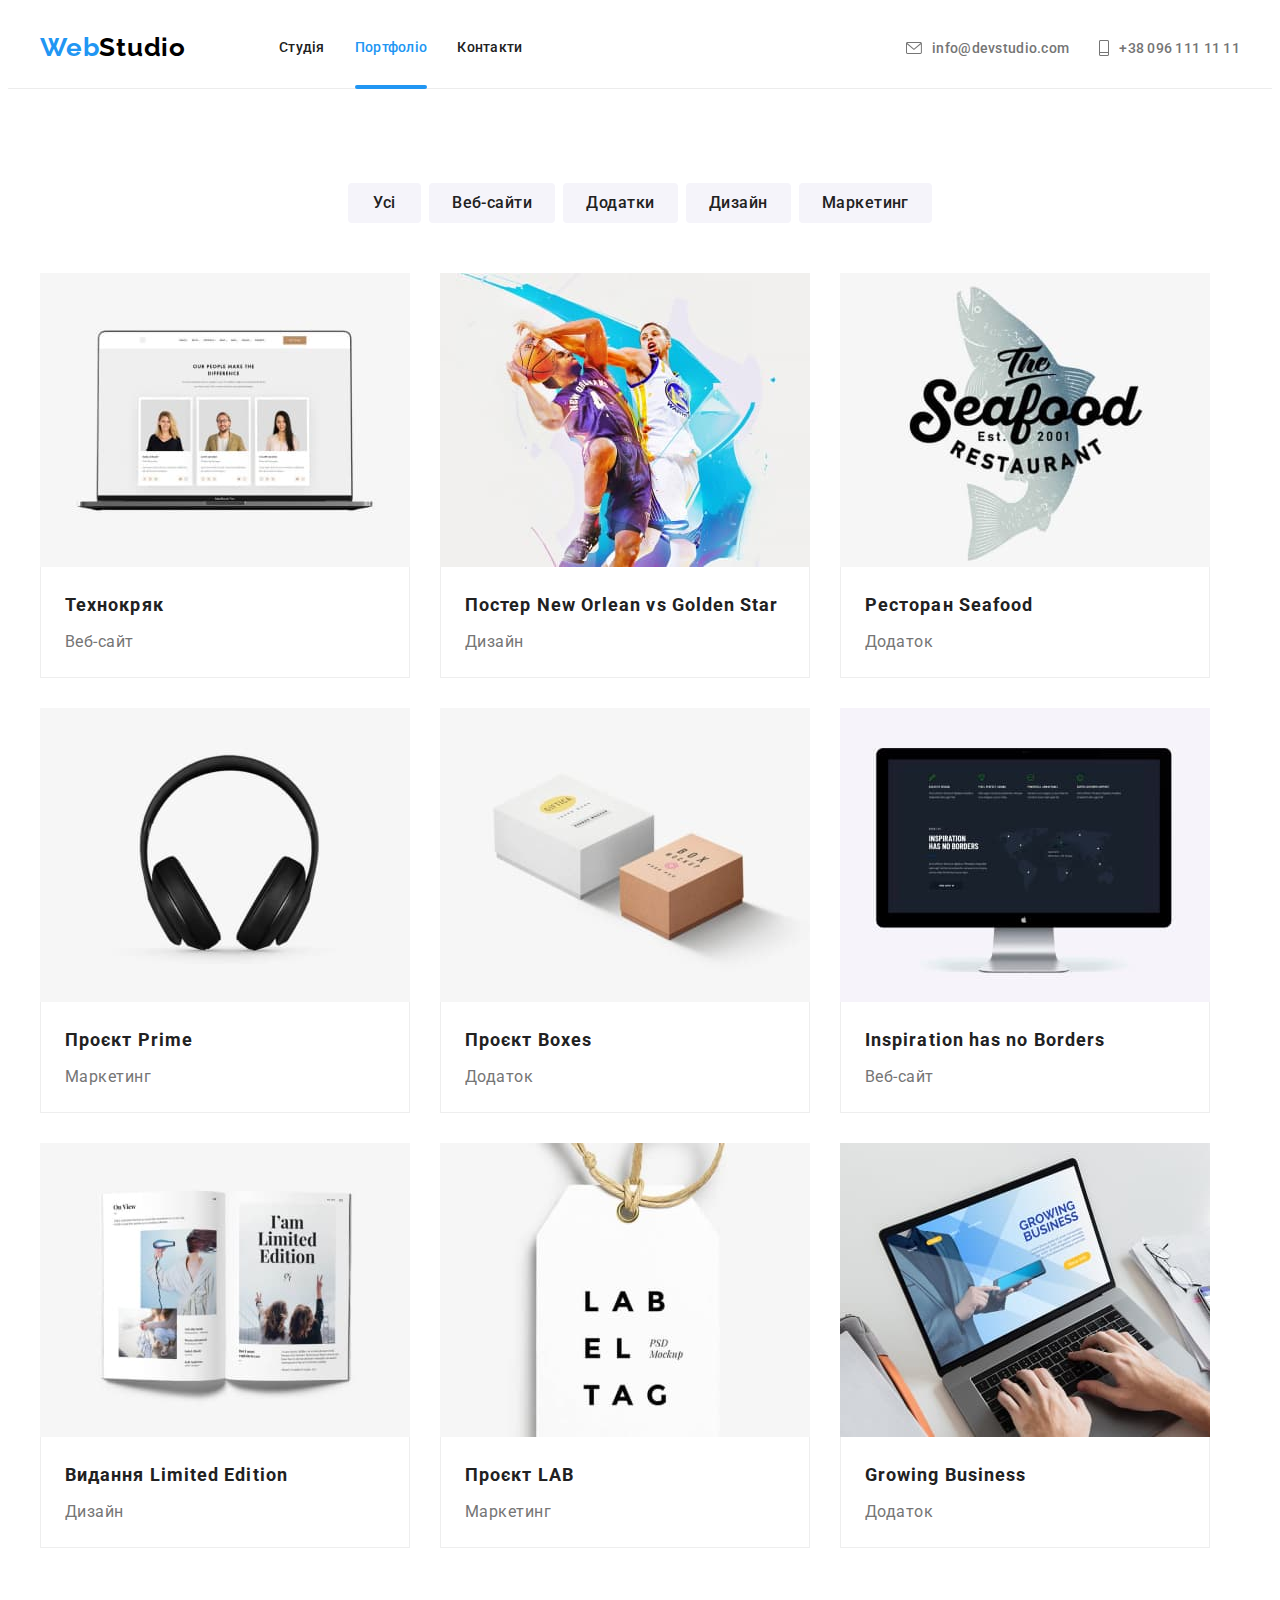
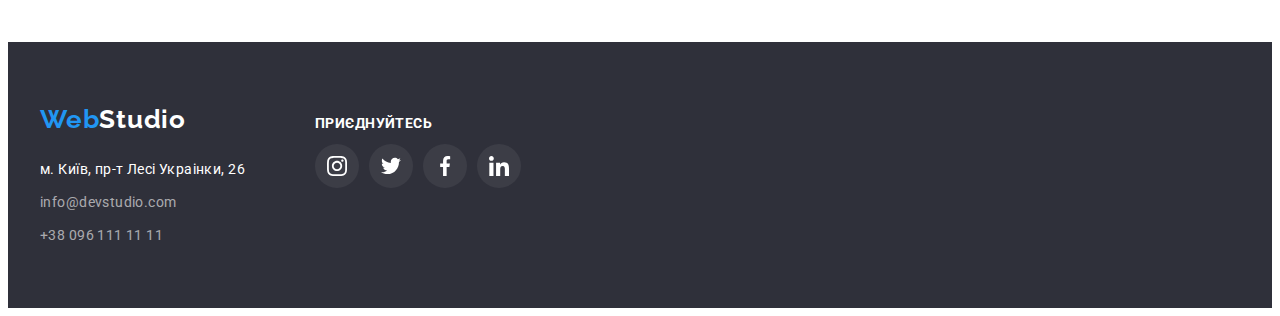
==== portfolio.html @ ce9b1c5f "initial" ====
<!DOCTYPE html>
<html lang="uk">
  <head>
    <meta charset="UTF-8" />
    <meta name="vieport" content="width=device-width, initial-scale=1.0" />
    <title>Портфоліо</title>
    <link rel="preconnect" href="https://fonts.googleapis.com" />
    <link rel="preconnect" href="https://fonts.gstatic.com" crossorigin />
    <link
      href="https://fonts.googleapis.com/css2?family=Raleway:wght@700&family=Roboto:wght@400;500;700;900&display=swap"
      rel="stylesheet"
    />
    <link
      rel="stylesheet"
      href="https://cdnjs.cloudflare.com/ajax/libs/modern-normalize/1.1.0/modern-normalize.min.css"
      integrity="sha512-wpPYUAdjBVSE4KJnH1VR1HeZfpl1ub8YT/NKx4PuQ5NmX2tKuGu6U/JRp5y+Y8XG2tV+wKQpNHVUX03MfMFn9Q=="
      crossorigin="anonymous"
      referrerpolicy="no-referrer"
    />
    <link rel="stylesheet" href="./css/styles.css" />
  </head>
  <body>
    <!--Header-->
    <header class="section-header">
      <div class="container header-flex">
        <!--Header Logo-->
        <div>
          <a class="logo link" href="./index.html"
            ><span class="logo-left">Web</span>Studio</a
          >
        </div>
        <!--Header Navigation-->
        <div>
          <ul class="nav-gap">
            <li class="list">
              <a href="./index.html" class="link nav-text">Студія</a>
            </li>
            <li class="list">
              <a href="./portfolio.html" class="link nav-text current"
                >Портфоліо</a
              >
            </li>
            <li class="list">
              <a href="#contacts" class="link nav-text">Контакти</a>
            </li>
          </ul>
        </div>
        <!--Header Contacts-->
        <div class="contacts-left">
          <ul class="contacts-flex">
            <li class="list">
              <a href="mailto:info@devstudio.com" class="link contacts-text">
                <svg class="contacts-icon" width="16" height="12">
                  <use href="./images/symbol-defs.svg#icon-envelope"></use>
                </svg>
                info@devstudio.com</a
              >
            </li>
            <li class="list">
              <a href="tel:+380961111111" class="link contacts-text">
                <svg class="contacts-icon" width="10" height="16">
                  <use href="./images/symbol-defs.svg#icon-smartphone"></use>
                </svg>
                +38 096 111 11 11</a
              >
            </li>
          </ul>
        </div>
      </div>
    </header>

    <main>
      <h1 class="visually-hidden">Портфоліо</h1>
      <h2 class="visually-hidden">Приклади робіт</h2>
      <!--Приклади робіт-->

      <section class="section works">
        <div class="container">
          <!--Фільтри типів робіт-->

          <ul class="list works-flex">
            <li class="btn">
              <button type="button" class="filter finger">Усі</button>
            </li>
            <li class="btn">
              <button type="button" class="filter finger">Веб-сайти</button>
            </li>
            <li class="btn">
              <button type="button" class="filter finger">Додатки</button>
            </li>
            <li class="btn">
              <button type="button" class="filter finger">Дизайн</button>
            </li>
            <li class="btn">
              <button type="button" class="filter finger">Маркетинг</button>
            </li>
          </ul>
          <!--Перелік робіт-->
          <ul class="list catalogue">
            <li class="catalogue-list">
              <div>
                <a href="#" class="catalogue-link">
                  <div class="description">
                    <img
                      src="./images/technocrack.jpeg"
                      alt="Відкритий ноутбук"
                      width="370"
                    />
                    <div class="overlay">
                      <p class="overlay-text">
                        Ресурс пропонує комплексні пропозиції з різним рівнем
                        функціоналу та сервісів. Все це дозволить відвідувачу
                        отримати вичерпні відомості про компанію чи приватну
                        особу.
                      </p>
                    </div>
                  </div>
                  <div class="works-pad">
                    <h3>Технокряк</h3>
                    <p>Веб-сайт</p>
                  </div>
                </a>
              </div>
            </li>
            <li class="catalogue-list">
              <div>
                <a href="#" class="catalogue-link">
                  <div class="description">
                    <img
                      src="./images/new-orlean.jpeg"
                      alt="Гравці в баскетбол"
                      width="370"
                    />
                    <div class="overlay">
                      <p class="overlay-text">
                        Ресурс пропонує комплексні пропозиції з різним рівнем
                        функціоналу та сервісів. Все це дозволить відвідувачу
                        отримати вичерпні відомості про компанію чи приватну
                        особу.
                      </p>
                    </div>
                  </div>
                  <div class="works-pad">
                    <h3>Постер New Orlean vs Golden Star</h3>
                    <p>Дизайн</p>
                  </div>
                </a>
              </div>
            </li>
            <li class="catalogue-list">
              <div>
                <a href="#" class="catalogue-link">
                  <div class="description">
                    <img
                      src="./images/seafood.jpeg"
                      alt="Лого ресторана Seafood"
                      width="370"
                    />
                    <div class="overlay">
                      <p class="overlay-text">
                        Ресурс пропонує комплексні пропозиції з різним рівнем
                        функціоналу та сервісів. Все це дозволить відвідувачу
                        отримати вичерпні відомості про компанію чи приватну
                        особу.
                      </p>
                    </div>
                  </div>
                  <div class="works-pad">
                    <h3>Ресторан Seafood</h3>
                    <p>Додаток</p>
                  </div>
                </a>
              </div>
            </li>
            <li class="catalogue-list">
              <div>
                <a href="#" class="catalogue-link">
                  <div class="description">
                    <img
                      src="./images/prime-project.jpeg"
                      alt="Чорні навушники"
                      width="370"
                    />
                    <div class="overlay">
                      <p class="overlay-text">
                        Ресурс пропонує комплексні пропозиції з різним рівнем
                        функціоналу та сервісів. Все це дозволить відвідувачу
                        отримати вичерпні відомості про компанію чи приватну
                        особу.
                      </p>
                    </div>
                  </div>
                  <div class="works-pad">
                    <h3>Проєкт Prime</h3>
                    <p>Маркетинг</p>
                  </div>
                </a>
              </div>
            </li>
            <li class="catalogue-list">
              <div>
                <a href="#" class="catalogue-link">
                  <div class="description">
                    <img
                      src="./images/boxes.jpeg"
                      alt="Дві коробки"
                      width="370"
                    />
                    <div class="overlay">
                      <p class="overlay-text">
                        Ресурс пропонує комплексні пропозиції з різним рівнем
                        функціоналу та сервісів. Все це дозволить відвідувачу
                        отримати вичерпні відомості про компанію чи приватну
                        особу.
                      </p>
                    </div>
                  </div>
                  <div class="works-pad">
                    <h3>Проєкт Boxes</h3>
                    <p>Додаток</p>
                  </div>
                </a>
              </div>
            </li>
            <li class="catalogue-list">
              <div>
                <a href="#" class="catalogue-link">
                  <div class="description">
                    <img
                      src="./images/inspiration.jpeg"
                      alt="Монітор від Apple"
                      width="370"
                    />
                    <div class="overlay">
                      <p class="overlay-text">
                        Ресурс пропонує комплексні пропозиції з різним рівнем
                        функціоналу та сервісів. Все це дозволить відвідувачу
                        отримати вичерпні відомості про компанію чи приватну
                        особу.
                      </p>
                    </div>
                  </div>
                  <div class="works-pad">
                    <h3>Inspiration has no Borders</h3>
                    <p>Веб-сайт</p>
                  </div>
                </a>
              </div>
            </li>
            <li class="catalogue-list">
              <div>
                <a href="#" class="catalogue-link">
                  <div class="description">
                    <img
                      src="./images/limited-edition.jpeg"
                      alt="Рогорнута книга"
                      width="370"
                    />
                    <div class="overlay">
                      <p class="overlay-text">
                        Ресурс пропонує комплексні пропозиції з різним рівнем
                        функціоналу та сервісів. Все це дозволить відвідувачу
                        отримати вичерпні відомості про компанію чи приватну
                        особу.
                      </p>
                    </div>
                  </div>
                  <div class="works-pad">
                    <h3>Видання Limited Edition</h3>
                    <p>Дизайн</p>
                  </div>
                </a>
              </div>
            </li>
            <li class="catalogue-list">
              <div>
                <a href="#" class="catalogue-link">
                  <div class="description">
                    <img
                      src="./images/lab-project.jpeg"
                      alt="Бейджик"
                      width="370"
                    />
                    <div class="overlay">
                      <p class="overlay-text">
                        Ресурс пропонує комплексні пропозиції з різним рівнем
                        функціоналу та сервісів. Все це дозволить відвідувачу
                        отримати вичерпні відомості про компанію чи приватну
                        особу.
                      </p>
                    </div>
                  </div>
                  <div class="works-pad">
                    <h3>Проєкт LAB</h3>
                    <p>Маркетинг</p>
                  </div>
                </a>
              </div>
            </li>
            <li class="catalogue-list">
              <div>
                <a href="#" class="catalogue-link">
                  <div class="description">
                    <img
                      src="./images/growing-business.jpeg"
                      alt="Руки на клавіатурі ноутбука"
                      width="370"
                    />
                    <div class="overlay">
                      <p class="overlay-text">
                        Ресурс пропонує комплексні пропозиції з різним рівнем
                        функціоналу та сервісів. Все це дозволить відвідувачу
                        отримати вичерпні відомості про компанію чи приватну
                        особу.
                      </p>
                    </div>
                  </div>
                  <div class="works-pad">
                    <h3>Growing Business</h3>
                    <p>Додаток</p>
                  </div>
                </a>
              </div>
            </li>
          </ul>
        </div>
      </section>
    </main>
    <!--Footer-->
    <footer class="section-footer">
      <div class="container">
        <div class="footer-divide">
          <div>
            <!--Footer Logo-->
            <a class="logo link logo-white push-margins" href="./index.html"
              ><span class="logo-left">Web</span>Studio</a
            >
            <!--Footer Contacts-->
            <address id="contacts">
              <ul class="list footer-contacts">
                <li class="list">
                  <a
                    class="link footer-contact"
                    href="https://goo.gl/maps/CPtrU1FHBa2aNyZL9"
                    target="_blank"
                    rel="noopener noreferrer nofollow"
                    >м. Київ, пр-т Лесі Украінки, 26</a
                  >
                </li>
                <li class="list">
                  <a
                    class="link footer-contact darkened"
                    href="mailto:info@devstudio.com"
                    >info@devstudio.com</a
                  >
                </li>
                <li class="list">
                  <a
                    class="link footer-contact darkened"
                    href="tel:+380961111111"
                    >+38 096 111 11 11</a
                  >
                </li>
              </ul>
            </address>
          </div>
          <!--Footer Appeal-->
          <div class="social-margin">
            <p class="appeal">приєднуйтесь</p>
            <!--Footer Social Networks List-->
            <ul class="footer-social-list">
              <li class="footer-social-item list">
                <a class="footer-social-link" href="">
                  <svg class="footer-social-icon" width="20" height="20">
                    <use href="./images/symbol-defs.svg#icon-instagram"></use>
                  </svg>
                </a>
              </li>
              <li class="footer-social-item list">
                <a class="footer-social-link" href="">
                  <svg class="footer-social-icon" width="20" height="20">
                    <use href="./images/symbol-defs.svg#icon-twitter"></use>
                  </svg>
                </a>
              </li>
              <li class="footer-social-item list">
                <a class="footer-social-link" href="">
                  <svg class="footer-social-icon" width="20" height="20">
                    <use href="./images/symbol-defs.svg#icon-facebook"></use>
                  </svg>
                </a>
              </li>
              <li class="footer-social-item list">
                <a class="footer-social-link" href="">
                  <svg class="footer-social-icon" width="20" height="20">
                    <use href="./images/symbol-defs.svg#icon-linkedin"></use>
                  </svg>
                </a>
              </li>
            </ul>
          </div>
        </div>
      </div>
    </footer>
  </body>
</html>
---- css/styles.css ----
:root {
  --text-color: #757575;
  --accent-color: #2196f3;
  /* Бо ментор проти 
  --backgroung-color: #F5F5F5;
  */
  --title-color: #212121;
  --white-color: #fff;
  --black-color: #000;
  --hero-background: #2F303A;
  --team-background: #F5F4FA;
  --works-background: #EEEEEE;
  --dark-address: rgba(255, 255, 255, 0.6);
  --icon-color: #AFB1B8;
  --icon-background: #ffffff10;
  --overlay-background: rgba(33, 150, 243, 0.9);
  --hero-button-active:#188CE8;

}

/* reset styles */
h1,
h2,
h3,
h4,
h5,
h6,
p,
ul {
  margin: 0;
}

img {
  display: block;
}

body {
  color: var(--text-color);
  font-family: Roboto, sans-serif;
  font-style: normal;
}

.list {
  list-style: none;
}

.link {
  text-decoration: none;
}

.finger {
  cursor: pointer;
}

.container {
  width: 1200px;
  padding-left: 15px;
  padding-right: 15px;
  margin-left: auto;
  margin-right: auto;
}

.section {
  padding: 0 0 94px;
}

.make-flex {
  display: flex;
}

/* Header */
.section-header {
  background-color: var(--white-color);
  border-bottom: #ECECEC solid 1px;
}

.header-flex {
  display: flex;
  align-items: center;
}

/* Header Logo */
.logo {
  font-family: Raleway, sans-serif;
  color: var(--black-color);
  font-weight: 700;
  font-size: 26px;
  line-height: 1.38;
  letter-spacing: 0.03em;
  margin-right: 93px;
  transition: color 250ms cubic-bezier(0.4, 0, 0.2, 1);
}

.logo:hover,
.logo:focus {
  color: var(--accent-color);
}

.logo-left {
  color: var(--accent-color);
}

.logo-white {
  color: var(--white-color);
}

/* Header Navigation */
.nav-gap {
  display: flex;
  gap: 30px;
  padding-left: 0;
}

.nav-text {
  display: block;
  font-weight: 500;
  font-size: 14px;
  line-height: 1.14;
  letter-spacing: 0.02em;
  color: var(--title-color);
  padding: 32px 0;
  position: relative;
  transition: color 250ms cubic-bezier(0.4, 0, 0.2, 1);
}

.nav-text.current {
  color: var(--accent-color);
}

.nav-text.current::after {
  position: absolute;
  display: block;
  content: '';
  width: 100%;
  height: 4px;
  border-radius: 2px;
  bottom: -1px;
  background-color: var(--accent-color);
}

.nav-text:hover,
.nav-text:focus {
  color: var(--accent-color);
}

/* Header Contacts */
.contacts-left {
  margin-left: auto;
}

.contacts-flex {
  display: flex;
  gap: 30px;
  padding-left: 0;
}

.contacts-text {
  display: flex;
  color: var(--secondary-text-color);
  align-items: center;
  font-weight: 500;
  font-size: 14px;
  line-height: 16px;
  letter-spacing: 0.02em;
  color: var(--secondary-text-color);
  padding: 32px 0;
  transition: color 250ms cubic-bezier(0.4, 0, 0.2, 1);
}

.contacts-text:hover,
.contacts-text:focus {
  color: var(--accent-color);
}

.contacts-icon {
  align-items: center;
  margin-right: 10px;
  fill: currentColor;
}


/* Hero */

.hero {
  text-align: center;
  /* background-color: var(--hero-background);*/
}

.image-hero {
  padding: 200px 0;
  min-width: 1600px;
  background-image: linear-gradient(to right,
      rgba(47, 48, 58, 0.4),
      rgba(47, 48, 58, 0.4)),
    url(../images/hero.jpeg);
  background-repeat: no-repeat;
  background-position: center;
  background-size: contain;
  text-align: center;
}

.hero-title {
  color: var(--white-color);
  font-weight: 900;
  font-size: 44px;
  line-height: 1.36;
  letter-spacing: 0.06em;
  text-transform: uppercase;
  margin-bottom: 30px;
}


.button {
  font-family: inherit;
  color: var(--white-color);
  background-color: var(--accent-color);
  font-weight: 700;
  font-size: 16px;
  line-height: 1.88em;
  letter-spacing: 0.06em;
  min-width: 216px;
  min-height: 50px;
  padding: 10px 32px;
  border-radius: 4px;
  border: 0 solid transparent;
  display: inline-block;
  transition: background-color 250ms cubic-bezier(0.4, 0, 0.2, 1),
    color 250ms cubic-bezier(0.4, 0, 0.2, 1);
}

.button:hover,
.button:focus {
  color: var(--white-color);
  background-color: var(--hero-button-active);
}  

/* Features */
.features {
  display: flex;
  gap: 30px;
  padding-left: 0;
}

.features h3 {
  font-weight: 700;
  font-size: 14px;
  line-height: 1.14;
  letter-spacing: 0.03em;
  text-transform: uppercase;
  color: var(--title-color);
  margin-bottom: 10px;
}

.features p {
  font-size: 14px;
  line-height: 1.71;
  letter-spacing: 0.03em;
}

.features-block {
  display: flex;
  width: 270px;
  height: 120px;
  align-items: center;
  justify-content: center;
  margin-bottom: 30px;
  margin-right: 0;
  background-color: var(--team-background);
}


/* Header syle for <h2> */
.title {
  font-weight: 700;
  font-size: 36px;
  line-height: 1.174;
  text-align: center;
  letter-spacing: 0.03em;
  color: var(--title-color);
  margin-bottom: 50px;
}

/* What We Do */

.wwd {
  display: flex;
  gap: 30px;
  padding-left: 0;
}

.wwd-list {
  position: relative;
}

.wwd-text {
  width: 100%;
  position: absolute;
  bottom: 0;
  left: 0;
  padding: 27px 0px;
  font-weight: 700;
  font-size: 14px;
  line-height: 1.17;
  text-align: center;
  text-transform: uppercase;
  color: var(--white-color);
  background-color: rgba(47, 48, 58, 0.8);
}

/* Our Team */
.team {
  background-color: var(--team-background);
}

.team-pad {
  padding: 30px 32px;
}

.team .flex {
  display: flex;
  flex-wrap: wrap;
  gap: 30px;
  padding-left: 0;
}

.team .item {

  box-shadow: 0px 1px 3px rgba(0, 0, 0, 0.12), 0px 1px 1px rgba(0, 0, 0, 0.14),
    0px 2px 1px rgba(0, 0, 0, 0.2);
}

.team li {
  background-color: var(--white-color);
}

.team h3 {
  font-weight: 500;
  font-size: 16px;
  line-height: 1.19;
  text-align: center;
  letter-spacing: 0.03em;
  color: var(--title-color);
  margin-bottom: 10px;
}

.team p {
  font-size: 16px;
  line-height: 1.19;
  text-align: center;
  letter-spacing: 0.03em;
  margin-bottom: 16px;
}


.team-social-list {
  display: flex;
  gap: 10px;
  padding: 0;
  margin-top: 16px;
  list-style: none;
  justify-content: space-between;
  align-items: center;
}

.team-social-item {
  width: 44px;
  height: 44px;
}

.team .round {
  width: 44px;
  height: 44px;
  display: block;
  border-radius: 50%;
  color: var(--icon-color);
  background-color: var(--white-color);
  transition: background-color 250ms cubic-bezier(0.4, 0, 0.2, 1),
    color 250ms cubic-bezier(0.4, 0, 0.2, 1);
}

.round:hover,
.round:focus {
  color: var(--white-color);
  background-color: var(--accent-color);
}

.team .icon {
  margin: 12px 0px 0px 12px;
  fill: currentColor;
}


/* ---------------Clients---------------- */
.client-list {
  display: flex;
  padding-left: 0;
  gap: 30px;
}

.client-link {
  display: flex;
  justify-content: center;
  align-items: center;
  width: 170px;
  height: 92px;
  border: 1px solid var(--icon-color);
  color: var(--icon-color);
  background-color: var(--white-color);
  transition: color 250ms cubic-bezier(0.4, 0, 0.2, 1),
    border-color 250ms cubic-bezier(0.4, 0, 0.2, 1);
}

.client-icon {
  fill: currentColor;
}

.client-link:hover,
.client-link:focus {
  color: var(--accent-color);
  border-color: var(--accent-color);
}


/* Footer */
.section-footer {
  background-color: var(--hero-background);
  padding: 60px 0;
}

.footer-divide {
  display: flex;
  align-items: baseline;
}

.push-margins {
  display: block;
  margin-bottom: 20px;
  margin-right: 0;
}

/* Footer Contacts*/
.footer-contacts {
  display: flex;
  flex-direction: column;
  gap: 9px;
  padding-left: 0;
}

.footer-contact {
  font-style: normal;
  font-size: 14px;
  line-height: 1.71;
  letter-spacing: 0.03em;
  color: var(--white-color);
  margin: 15px 0 0;
  transition: color 250ms cubic-bezier(0.4, 0, 0.2, 1);
}

.darkened {
  color: var(--dark-address);
}

.footer-contact:hover,
.footer-contact:focus {
  color: var(--accent-color);
}

/* Footer Socials*/
.social-margin {
  margin-left: 70px;
}

.appeal {
  line-height: 1.14px;
  color: var(--white-color);
  font-weight: 700;
  font-size: 14px;
  letter-spacing: 0.03em;
  text-transform: uppercase;
  margin-bottom: 20px;
}

.footer-social-list {
  display: flex;
  gap: 10px;
  padding-left: 0;
}

.footer-social-item {
  width: 44px;
  height: 44px;
}

.footer-social-icon {
  margin: 12px 0px 0px 12px;
  fill: currentColor;
}

.footer-social-link {
  width: 44px;
  height: 44px;
  display: block;
  border-radius: 50%;
  color: var(--white-color);
  background-color: var(--icon-background);
  transition: background-color 250ms cubic-bezier(0.4, 0, 0.2, 1),
    color 250ms cubic-bezier(0.4, 0, 0.2, 1);
}

.footer-social-link:hover,
.footer-social-link:focus {
  color: var(--white-color);
  background-color: var(--accent-color);
}


/* Works */
.works {
  padding-top: 94px;
}

/* Works - Filter buttons for the list of works */
.filter {
  font-weight: 500;
  font-size: 16px;
  line-height: 1.62;
  text-align: center;
  letter-spacing: 0.03em;
  color: var(--title-color);
  background-color: var(--team-background);
  font-family: inherit;
  display: inline-block;
  min-width: 73px;
  min-height: 38px;
  border-radius: 4px;
  padding: 6px 22px;
  border: 1px solid transparent;
  transition: background-color 250ms cubic-bezier(0.4, 0, 0.2, 1),
    color 250ms cubic-bezier(0.4, 0, 0.2, 1),
    box-shadow 250ms cubic-bezier(0.4, 0, 0.2, 1);
}


.filter:hover,
.filter:focus {
  color: var(--white-color);
  background-color: var(--accent-color);
  box-shadow: 0px 3px 1px rgba(0, 0, 0, 0.1), 0px 1px 2px rgba(0, 0, 0, 0.08),
    0px 2px 2px rgba(0, 0, 0, 0.12);
}

/* The list of works */
.works {
  list-style: none;
  padding: 94px 0 94px;
}

.works-flex {
  display: flex;
  gap: 8px;
  justify-content: center;
  padding: 0 0 50px;
}

.catalogue {
  display: flex;
  flex-wrap: wrap;
  gap: 30px;
  padding-left: 0;
}

.catalogue-list {
  display: block;
  width: 370px;
}

.catalogue-link {
  display: block;
  text-decoration: none;
  transition: transform 250ms cubic-bezier(0.4, 0, 0.2, 1);
}

.catalogue-link:hover,
.catalogue-link:focus {
  box-shadow: 0px 1px 1px rgba(0, 0, 0, 0.12), 0px 4px 4px rgba(0, 0, 0, 0.06),
    1px 4px 6px rgba(0, 0, 0, 0.16);
}

.works-pad {
  padding: 20px 24px;
  border: 1px solid var(--works-background);
  border-top: none;
}

.catalogue .description {
  position: relative;
  overflow: hidden;
}

.catalogue .overlay {
  position: absolute;
  display: inline-block;
  content: '';
  width: 100%;
  height: 100%;
  top: 0;
  left: 0;
  transform: translateY(100%);
  transition: transform 250ms cubic-bezier(0.4, 0, 0.2, 1);
}

.catalogue .overlay-text {
  position: absolute;
  top: 0;
  left: 0;
  padding: 63px 24px;
  font-size: 18px;
  line-height: 1.56;
  color: var(--white-color);
  background-color: var(--overlay-background);
}

.catalogue .catalogue-list:hover .overlay {
  transform: translateY(0);
}

.catalogue h3 {
  font-weight: 700;
  font-size: 18px;
  line-height: 2;
  letter-spacing: 0.06em;
  color: var(--title-color);
  background-color: var(--white-color);
  margin-bottom: 4px;
}

.catalogue p {
  font-size: 16px;
  line-height: 1.88;
  letter-spacing: 0.03em;
  color: var(--text-color);
  background-color: var(--white-color);
}

/* Modal */
.backdrop {
  position: fixed;
  top: 0;
  left: 0;
  width: 100%;
  height: 100%;
  z-index: 10;
  transition: opacity 250ms cubic-bezier(0.4, 0, 0.2, 1),
    visibility 250ms cubic-bezier(0.4, 0, 0.2, 1);
  background-color: rgba(0, 0, 0, 0.2);
}

.backdrop.is-hidden {
  opacity: 0;
  pointer-events: none;
  visibility: hidden;
}

.modal {
  position: absolute;
  top: 50%;
  left: 50%;
  transform: translate(-50%, -50%);
  width: 528px;
  height: 581px;
  background-color: #fff;
  border-radius: 4px;
  box-shadow: 0px 1px 3px rgba(0, 0, 0, 0.12), 0px 1px 1px rgba(0, 0, 0, 0.14),
    0px 2px 1px rgba(0, 0, 0, 0.2);
}

.modal-close {
  display: flex;
  align-items: center;
  justify-content: center;
  padding: 0;
  width: 30px;
  height: 30px;
  position: absolute;
  top: 8px;
  right: 8px;
  border-radius: 50%;
  background: #ffffff;
  border: 1px solid rgba(0, 0, 0, 0.1);
  cursor: pointer;
}

.icon-close {
  padding: 0;
}

/* Readable Hiding */
.visually-hidden {
  position: absolute;
  width: 1px;
  height: 1px;
  margin: -1px;
  padding: 0;
  overflow: hidden;
  border: 0;
  clip: rect(0 0 0 0);
}
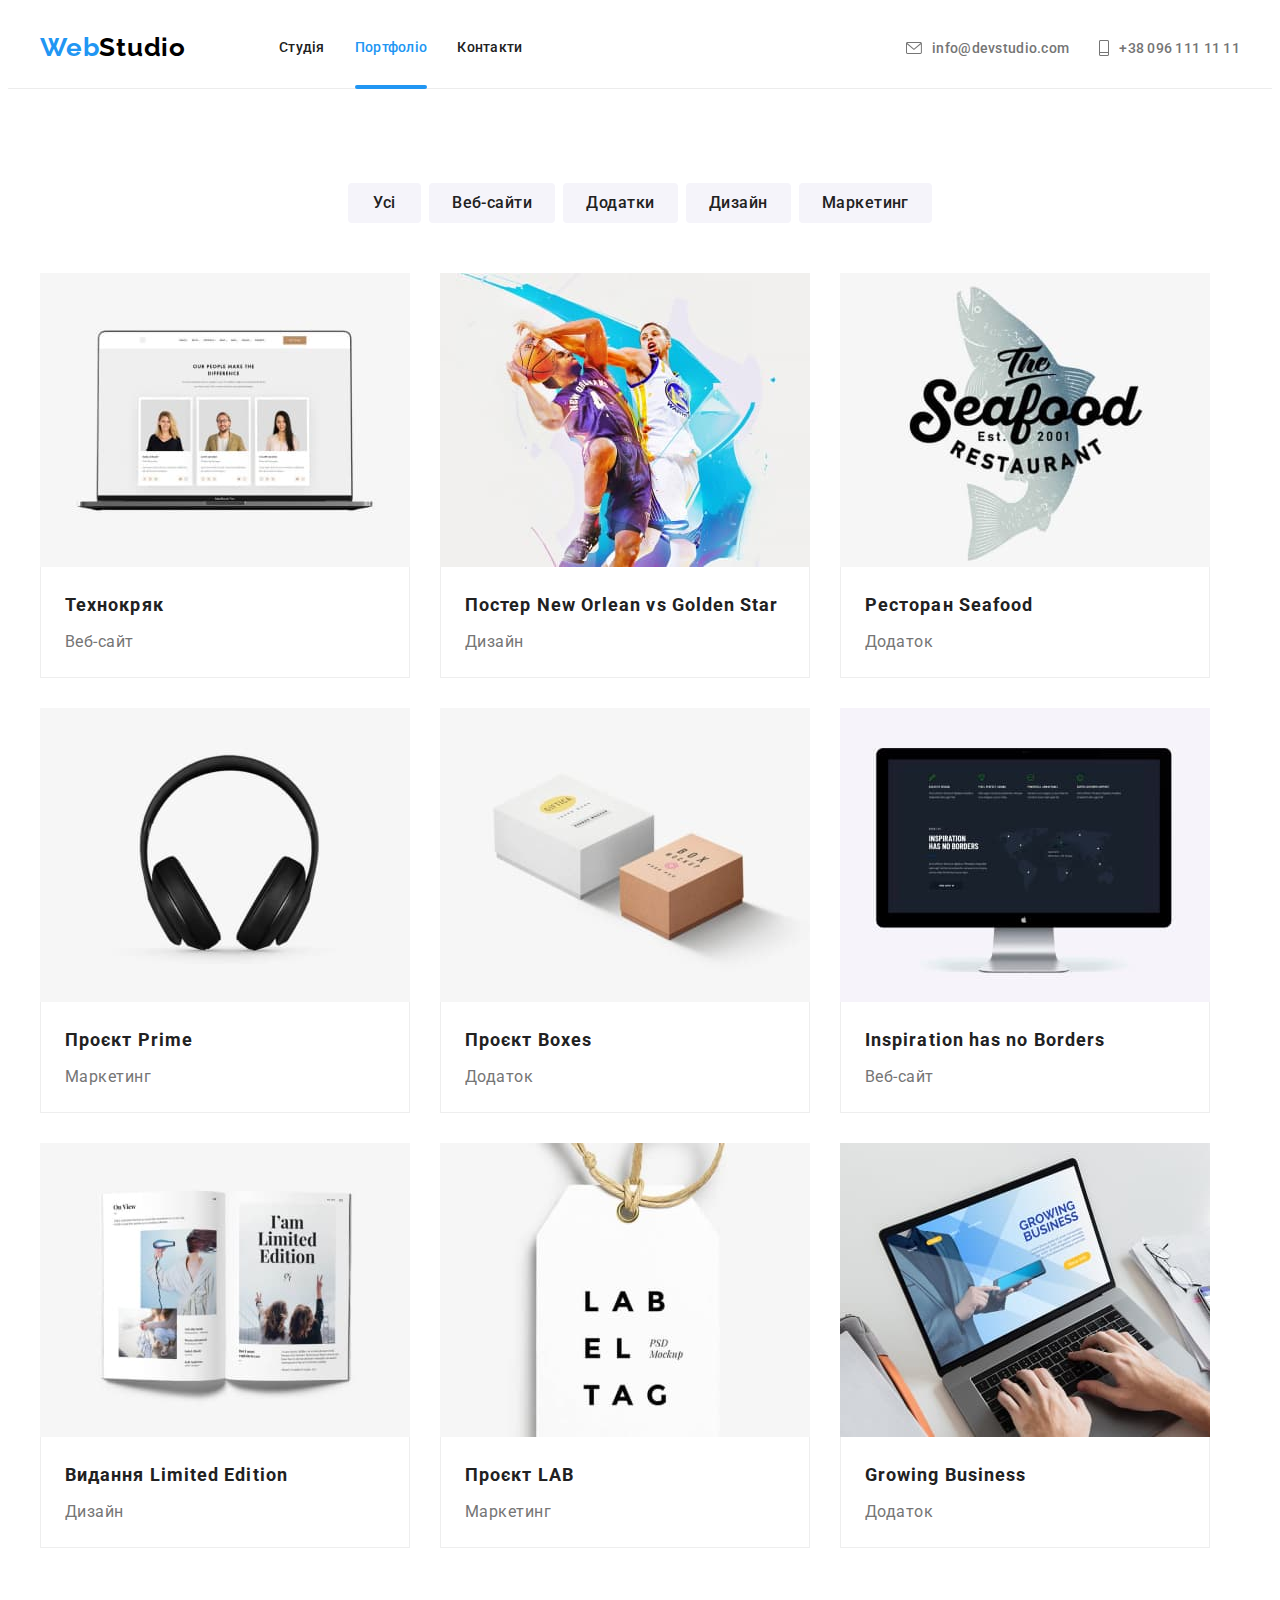
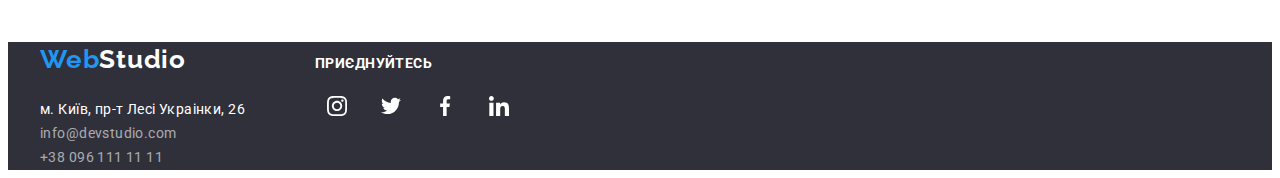
==== commit b3c2f7f1: "symbol-defs.svg to icons.svg renamed" ====
--- a/portfolio.html
+++ b/portfolio.html
@@ -51,7 +51,7 @@
             <li class="list">
               <a href="mailto:info@devstudio.com" class="link contacts-text">
                 <svg class="contacts-icon" width="16" height="12">
-                  <use href="./images/symbol-defs.svg#icon-envelope"></use>
+                  <use href="./images/icons.svg#icon-envelope"></use>
                 </svg>
                 info@devstudio.com</a
               >
@@ -59,7 +59,7 @@
             <li class="list">
               <a href="tel:+380961111111" class="link contacts-text">
                 <svg class="contacts-icon" width="10" height="16">
-                  <use href="./images/symbol-defs.svg#icon-smartphone"></use>
+                  <use href="./images/icons.svg#icon-smartphone"></use>
                 </svg>
                 +38 096 111 11 11</a
               >
@@ -372,28 +372,28 @@
               <li class="footer-social-item list">
                 <a class="footer-social-link" href="">
                   <svg class="footer-social-icon" width="20" height="20">
-                    <use href="./images/symbol-defs.svg#icon-instagram"></use>
+                    <use href="./images/icons.svg#icon-instagram"></use>
                   </svg>
                 </a>
               </li>
               <li class="footer-social-item list">
                 <a class="footer-social-link" href="">
                   <svg class="footer-social-icon" width="20" height="20">
-                    <use href="./images/symbol-defs.svg#icon-twitter"></use>
+                    <use href="./images/icons.svg#icon-twitter"></use>
                   </svg>
                 </a>
               </li>
               <li class="footer-social-item list">
                 <a class="footer-social-link" href="">
                   <svg class="footer-social-icon" width="20" height="20">
-                    <use href="./images/symbol-defs.svg#icon-facebook"></use>
+                    <use href="./images/icons.svg#icon-facebook"></use>
                   </svg>
                 </a>
               </li>
               <li class="footer-social-item list">
                 <a class="footer-social-link" href="">
                   <svg class="footer-social-icon" width="20" height="20">
-                    <use href="./images/symbol-defs.svg#icon-linkedin"></use>
+                    <use href="./images/icons.svg#icon-linkedin"></use>
                   </svg>
                 </a>
               </li>
--- a/css/styles.css
+++ b/css/styles.css
@@ -14,7 +14,7 @@
   --icon-color: #AFB1B8;
   --icon-background: #ffffff10;
   --overlay-background: rgba(33, 150, 243, 0.9);
-  --hero-button-active:#188CE8;
+  --hero-button-active: #188CE8;
 
 }
 
@@ -232,7 +232,7 @@
 .button:focus {
   color: var(--white-color);
   background-color: var(--hero-button-active);
-}  
+}
 
 /* Features */
 .features {
@@ -424,9 +424,18 @@
 /* Footer */
 .section-footer {
   background-color: var(--hero-background);
+
+}
+.footer-container {
   padding: 60px 0;
-}
-
+  display: flex;
+  padding: 60px 0;
+  gap: 70px;
+  align-items: baseline;
+}
+.footer-contact-container {
+  display: block;
+}
 .footer-divide {
   display: flex;
   align-items: baseline;
@@ -434,16 +443,18 @@
 
 .push-margins {
   display: block;
-  margin-bottom: 20px;
+  padding-bottom: 20px;
   margin-right: 0;
 }
 
 /* Footer Contacts*/
 .footer-contacts {
-  display: flex;
-  flex-direction: column;
-  gap: 9px;
   padding-left: 0;
+}
+
+.push-margins-contacts {
+  display: block;
+  margin-bottom: 9px;
 }
 
 .footer-contact {
@@ -471,6 +482,7 @@
 }
 
 .appeal {
+  display: block;
   line-height: 1.14px;
   color: var(--white-color);
   font-weight: 700;
@@ -484,34 +496,233 @@
   display: flex;
   gap: 10px;
   padding-left: 0;
+  justify-content: center;
+  align-items: center;
 }
 
 .footer-social-item {
+  display: block;
   width: 44px;
   height: 44px;
+      color: var(--white-color);
 }
 
 .footer-social-icon {
-  margin: 12px 0px 0px 12px;
   fill: currentColor;
 }
 
 .footer-social-link {
+  display: flex;
+    width: 100%;
+    height: 100%;
+    border-radius: 50%;
+    justify-content: center;
+    align-items: center;
+    background-color: var(--bg-link-color);
+    color: var(--white-color);
+    transition: background-color 250ms cubic-bezier(0.4, 0, 0.2, 1),
+    color 250ms cubic-bezier(0.4, 0, 0.2, 1);
+}
+
+.footer-social-link:hover,
+.footer-social-link:focus {
+  color: var(--white-color);
+  background-color: var(--accent-color);
+}
+
+/* Footer Email */
+.email-margin {
+  margin-left: 93px;
+  display: flex;
+  align-items: baseline;
+  flex-direction: column;
+}
+
+.email-form {
+  align-items: baseline;
+}
+
+.email-placeholder {
+  color: deeppink;
+}
+
+
+
+.footer {
+  background-color: var(--dark-color);
+}
+
+.footer-container {
+  display: flex;
+  padding: 60px 0;
+  gap: 93px;
+  align-items: baseline;
+}
+
+.footer-contact-container {
+  display: block;
+}
+
+.logo-link {
+  display: block;
+  margin-bottom: 20px;
+  padding: 0;
+}
+
+.logo-studio-footer {
+  color: var(--inversion-color);
+}
+
+.footer-link {
+  font-size: 14px;
+  font-weight: 400;
+  font-style: normal;
+  line-height: 1.7;
+  letter-spacing: 0.03em;
+  text-decoration: none;
+  color: var(--inversion-color);
+}
+
+.footer-link-item {
+  display: block;
+  margin-bottom: 9px;
+}
+
+
+.footer-social-container {
+  display: block;
+}
+
+.footer-social-text {
+  font-size: 14px;
+  font-weight: 700;
+  line-height: 1.2;
+  text-align: left;
+  letter-spacing: 0.03em;
+  text-transform: uppercase;
+  color: var(--inversion-color);
+
+  margin: 0 auto;
+  margin-bottom: 20px;
+}
+
+.footer-social-list {
+  display: flex;
+  justify-content: center;
+  align-items: center;
+  gap: 10px;
+}
+
+.footer-social-item {
+  display: block;
   width: 44px;
   height: 44px;
-  display: block;
+}
+
+.footer-social-link {
+  display: flex;
+  width: 100%;
+  height: 100%;
   border-radius: 50%;
-  color: var(--white-color);
-  background-color: var(--icon-background);
-  transition: background-color 250ms cubic-bezier(0.4, 0, 0.2, 1),
-    color 250ms cubic-bezier(0.4, 0, 0.2, 1);
+  justify-content: center;
+  align-items: center;
+  background-color: var(--bg-link-color);
+  color: var(--inversion-color);
+
+  transition: background-color 250ms cubic-bezier(0.4, 0, 0.2, 1);
+}
+
+.footer-social-icon {
+  fill: currentColor;
 }
 
 .footer-social-link:hover,
 .footer-social-link:focus {
-  color: var(--white-color);
   background-color: var(--accent-color);
 }
+
+.subscribe-title {
+  display: block;
+  margin: 0;
+  margin-bottom: 20px;
+  font-size: 14px;
+  font-weight: 700;
+  line-height: 1.172;
+  letter-spacing: 0.03em;
+  text-transform: uppercase;
+  color: var(--inversion-color);
+  cursor: pointer;
+}
+
+.subscribe-block {
+  display: flex;
+  justify-content: center;
+  align-items: center;
+  margin: 0;
+}
+
+.subscribe-input {
+  width: 358px;
+  height: 50px;
+  margin: 0 12px 0 0;
+  padding: 15px 16px;
+  border: 1px solid var(--border-color);
+  border-radius: 4px;
+  background-color: transparent;
+  color: var(--email-color);
+  outline: 0;
+  cursor: pointer;
+  box-shadow: 0px 4px 4px var(--button-shadow-color);
+}
+
+.subscribe-input::placeholder {
+  font-size: 16px;
+  font-weight: 400;
+  line-height: 1.25;
+  letter-spacing: 0.03em;
+  color: var(--email-color);
+}
+
+.subscribe-button {
+  display: flex;
+  width: 200px;
+  justify-content: center;
+  align-items: center;
+  gap: 10px;
+  padding: 10px;
+  margin: 0 auto;
+
+  background-color: var(--accent-color);
+  color: var(--inversion-color);
+  border: 0;
+  border-radius: 4px;
+  cursor: pointer;
+  box-shadow: 0px 4px 4px var(--button-shadow-color);
+
+  font-family: inherit;
+  font-size: 16px;
+  font-weight: 700;
+  line-height: 1.875;
+  letter-spacing: 0.06em;
+
+  transition: backdrop-color 250ms cubic-bezier(0.4, 0, 0.2, 1);
+}
+
+.subscribe-button:hover,
+.subscribe-button:focus {
+  background-color: var(--active-color);
+}
+
+.subscribe-icon {
+  fill: currentColor;
+}
+
+
+
+
+
+
+
 
 
 /* Works */
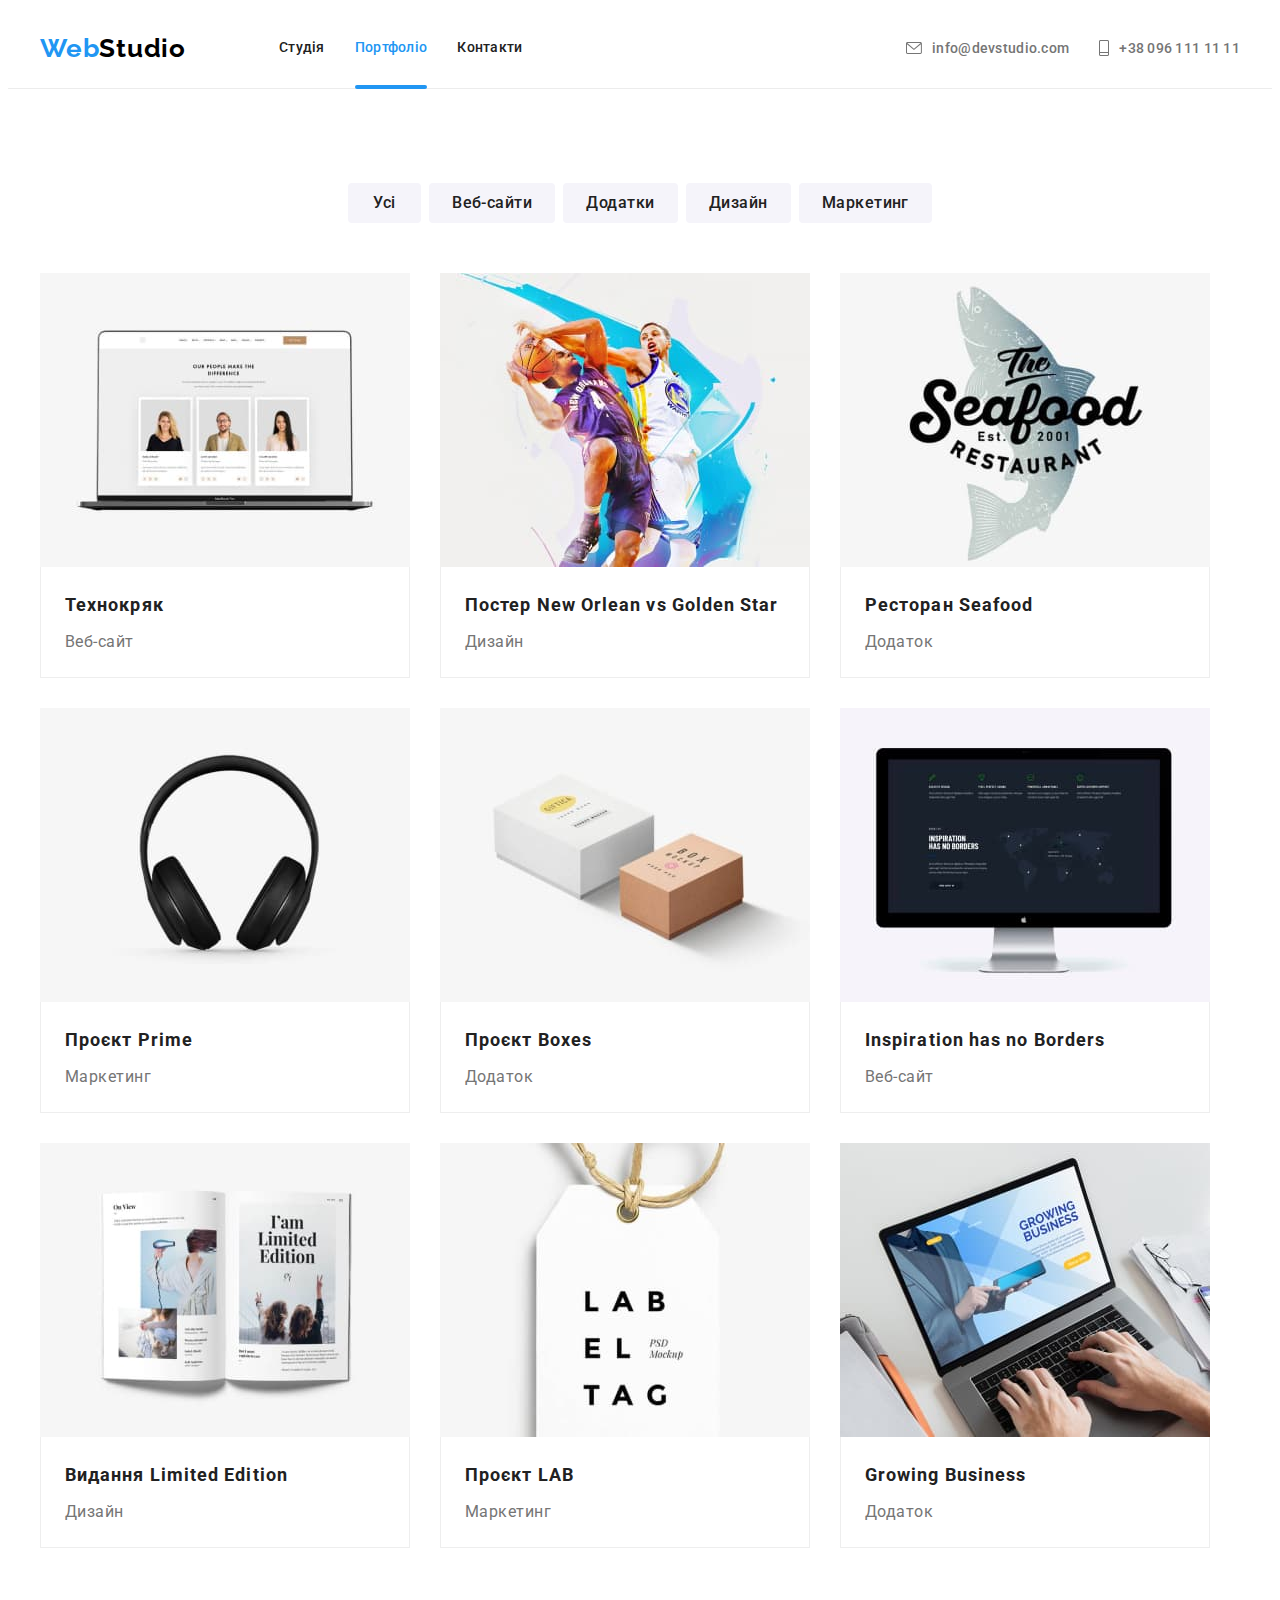
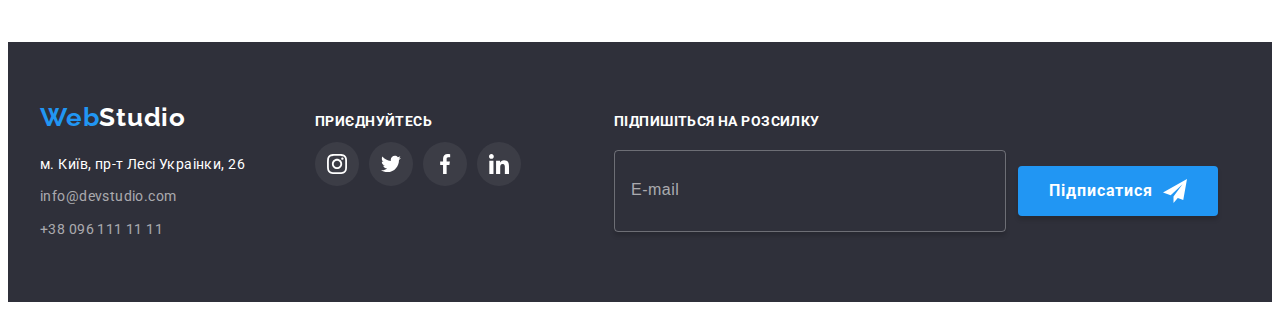
==== commit 49b5a9db: "footer to portfolio" ====
--- a/portfolio.html
+++ b/portfolio.html
@@ -329,8 +329,9 @@
     <!--Footer-->
     <footer class="section-footer">
       <div class="container">
-        <div class="footer-divide">
-          <div>
+        <div class="footer-container">
+          <div class="footer-contact-container">
+
             <!--Footer Logo-->
             <a class="logo link logo-white push-margins" href="./index.html"
               ><span class="logo-left">Web</span>Studio</a
@@ -340,7 +341,7 @@
               <ul class="list footer-contacts">
                 <li class="list">
                   <a
-                    class="link footer-contact"
+                    class="link footer-contact push-margins-contacts"
                     href="https://goo.gl/maps/CPtrU1FHBa2aNyZL9"
                     target="_blank"
                     rel="noopener noreferrer nofollow"
@@ -349,7 +350,7 @@
                 </li>
                 <li class="list">
                   <a
-                    class="link footer-contact darkened"
+                    class="link footer-contact push-margins-contacts darkened"
                     href="mailto:info@devstudio.com"
                     >info@devstudio.com</a
                   >
@@ -364,8 +365,7 @@
               </ul>
             </address>
           </div>
-          <!--Footer Appeal-->
-          <div class="social-margin">
+          <div>
             <p class="appeal">приєднуйтесь</p>
             <!--Footer Social Networks List-->
             <ul class="footer-social-list">
@@ -399,6 +399,25 @@
               </li>
             </ul>
           </div>
+          <div>
+            <form name="subscribe-form" class="push-left">
+              <p class="subscribe-title">Підпишіться на розсилку</p>
+              <div class="subscribe-block">
+                <input
+                  class="subscribe-input"
+                  type="email"
+                  name="email"
+                  id="email"
+                  placeholder="E-mail"
+                />
+                <button class="subscribe-button" type="submit">
+                  Підписатися<svg class="subscribe-icon" width="24" height="24">
+                    <use href="./images/icons.svg#icon-send"></use>
+                  </svg>
+                </button>
+              </div>
+            </form>
+          </div>
         </div>
       </div>
     </footer>
--- a/css/styles.css
+++ b/css/styles.css
@@ -15,7 +15,9 @@
   --icon-background: #ffffff10;
   --overlay-background: rgba(33, 150, 243, 0.9);
   --hero-button-active: #188CE8;
-
+  --email-color: rgba(255, 255, 255, 0.6);
+  --border-color: rgba(255, 255, 255, 0.3);
+  --button-shadow-color: rgba(0, 0, 0, 0.15);
 }
 
 /* reset styles */
@@ -85,7 +87,7 @@
   color: var(--black-color);
   font-weight: 700;
   font-size: 26px;
-  line-height: 1.38;
+  line-height: 1.17;
   letter-spacing: 0.03em;
   margin-right: 93px;
   transition: color 250ms cubic-bezier(0.4, 0, 0.2, 1);
@@ -426,24 +428,15 @@
   background-color: var(--hero-background);
 
 }
-.footer-container {
-  padding: 60px 0;
-  display: flex;
-  padding: 60px 0;
-  gap: 70px;
+
+.footer-divide {
+  display: flex;
   align-items: baseline;
 }
-.footer-contact-container {
-  display: block;
-}
-.footer-divide {
-  display: flex;
-  align-items: baseline;
-}
 
 .push-margins {
   display: block;
-  padding-bottom: 20px;
+  margin-bottom: 20px;
   margin-right: 0;
 }
 
@@ -458,12 +451,12 @@
 }
 
 .footer-contact {
+  display:block;
   font-style: normal;
   font-size: 14px;
   line-height: 1.71;
   letter-spacing: 0.03em;
   color: var(--white-color);
-  margin: 15px 0 0;
   transition: color 250ms cubic-bezier(0.4, 0, 0.2, 1);
 }
 
@@ -483,7 +476,7 @@
 
 .appeal {
   display: block;
-  line-height: 1.14px;
+  line-height: 1.17px;
   color: var(--white-color);
   font-weight: 700;
   font-size: 14px;
@@ -492,131 +485,15 @@
   margin-bottom: 20px;
 }
 
-.footer-social-list {
-  display: flex;
-  gap: 10px;
-  padding-left: 0;
-  justify-content: center;
-  align-items: center;
-}
-
 .footer-social-item {
   display: block;
   width: 44px;
   height: 44px;
-      color: var(--white-color);
+  color: var(--white-color);
 }
 
 .footer-social-icon {
   fill: currentColor;
-}
-
-.footer-social-link {
-  display: flex;
-    width: 100%;
-    height: 100%;
-    border-radius: 50%;
-    justify-content: center;
-    align-items: center;
-    background-color: var(--bg-link-color);
-    color: var(--white-color);
-    transition: background-color 250ms cubic-bezier(0.4, 0, 0.2, 1),
-    color 250ms cubic-bezier(0.4, 0, 0.2, 1);
-}
-
-.footer-social-link:hover,
-.footer-social-link:focus {
-  color: var(--white-color);
-  background-color: var(--accent-color);
-}
-
-/* Footer Email */
-.email-margin {
-  margin-left: 93px;
-  display: flex;
-  align-items: baseline;
-  flex-direction: column;
-}
-
-.email-form {
-  align-items: baseline;
-}
-
-.email-placeholder {
-  color: deeppink;
-}
-
-
-
-.footer {
-  background-color: var(--dark-color);
-}
-
-.footer-container {
-  display: flex;
-  padding: 60px 0;
-  gap: 93px;
-  align-items: baseline;
-}
-
-.footer-contact-container {
-  display: block;
-}
-
-.logo-link {
-  display: block;
-  margin-bottom: 20px;
-  padding: 0;
-}
-
-.logo-studio-footer {
-  color: var(--inversion-color);
-}
-
-.footer-link {
-  font-size: 14px;
-  font-weight: 400;
-  font-style: normal;
-  line-height: 1.7;
-  letter-spacing: 0.03em;
-  text-decoration: none;
-  color: var(--inversion-color);
-}
-
-.footer-link-item {
-  display: block;
-  margin-bottom: 9px;
-}
-
-
-.footer-social-container {
-  display: block;
-}
-
-.footer-social-text {
-  font-size: 14px;
-  font-weight: 700;
-  line-height: 1.2;
-  text-align: left;
-  letter-spacing: 0.03em;
-  text-transform: uppercase;
-  color: var(--inversion-color);
-
-  margin: 0 auto;
-  margin-bottom: 20px;
-}
-
-.footer-social-list {
-  display: flex;
-  justify-content: center;
-  align-items: center;
-  gap: 10px;
-}
-
-.footer-social-item {
-  display: block;
-  width: 44px;
-  height: 44px;
 }
 
 .footer-social-link {
@@ -626,32 +503,68 @@
   border-radius: 50%;
   justify-content: center;
   align-items: center;
-  background-color: var(--bg-link-color);
-  color: var(--inversion-color);
-
-  transition: background-color 250ms cubic-bezier(0.4, 0, 0.2, 1);
-}
-
-.footer-social-icon {
-  fill: currentColor;
+  background-color: var(--icon-background);
+  color: var(--white-color);
+  transition: background-color 250ms cubic-bezier(0.4, 0, 0.2, 1),
+    color 250ms cubic-bezier(0.4, 0, 0.2, 1);
 }
 
 .footer-social-link:hover,
 .footer-social-link:focus {
+  color: var(--white-color);
   background-color: var(--accent-color);
 }
 
+/* Footer Email */
+
+
+
+.footer {
+  background-color: var(--dark-color);
+}
+
+.footer-container {
+  display: flex;
+  padding: 60px 0;
+  gap: 70px;
+  align-items: baseline;
+}
+
+.footer-contact-container {
+  display: block;
+}
+
+.logo-link {
+  display: block;
+  margin-bottom: 20px;
+  padding: 0;
+}
+
+.logo-studio-footer {
+  color: var(--inversion-color);
+}
+
+
+
+.footer-social-list {
+  display: flex;
+  justify-content: center;
+  align-items: center;
+  gap: 10px;
+  padding-left: 0;
+}
+.push-left {
+  margin-left: 23px;
+}
 .subscribe-title {
   display: block;
-  margin: 0;
-  margin-bottom: 20px;
+  margin: 0 0 20px 0;
   font-size: 14px;
   font-weight: 700;
-  line-height: 1.172;
+  line-height: 1.17;
   letter-spacing: 0.03em;
   text-transform: uppercase;
-  color: var(--inversion-color);
-  cursor: pointer;
+  color: var(--white-color);
 }
 
 .subscribe-block {
@@ -691,26 +604,23 @@
   gap: 10px;
   padding: 10px;
   margin: 0 auto;
-
   background-color: var(--accent-color);
-  color: var(--inversion-color);
+  color: var(--white-color);
   border: 0;
   border-radius: 4px;
   cursor: pointer;
   box-shadow: 0px 4px 4px var(--button-shadow-color);
-
   font-family: inherit;
   font-size: 16px;
   font-weight: 700;
   line-height: 1.875;
   letter-spacing: 0.06em;
-
   transition: backdrop-color 250ms cubic-bezier(0.4, 0, 0.2, 1);
 }
 
 .subscribe-button:hover,
 .subscribe-button:focus {
-  background-color: var(--active-color);
+  background-color: var(--hero-button-active);
 }
 
 .subscribe-icon {
@@ -854,6 +764,9 @@
 }
 
 /* Modal */
+
+
+
 .backdrop {
   position: fixed;
   top: 0;
